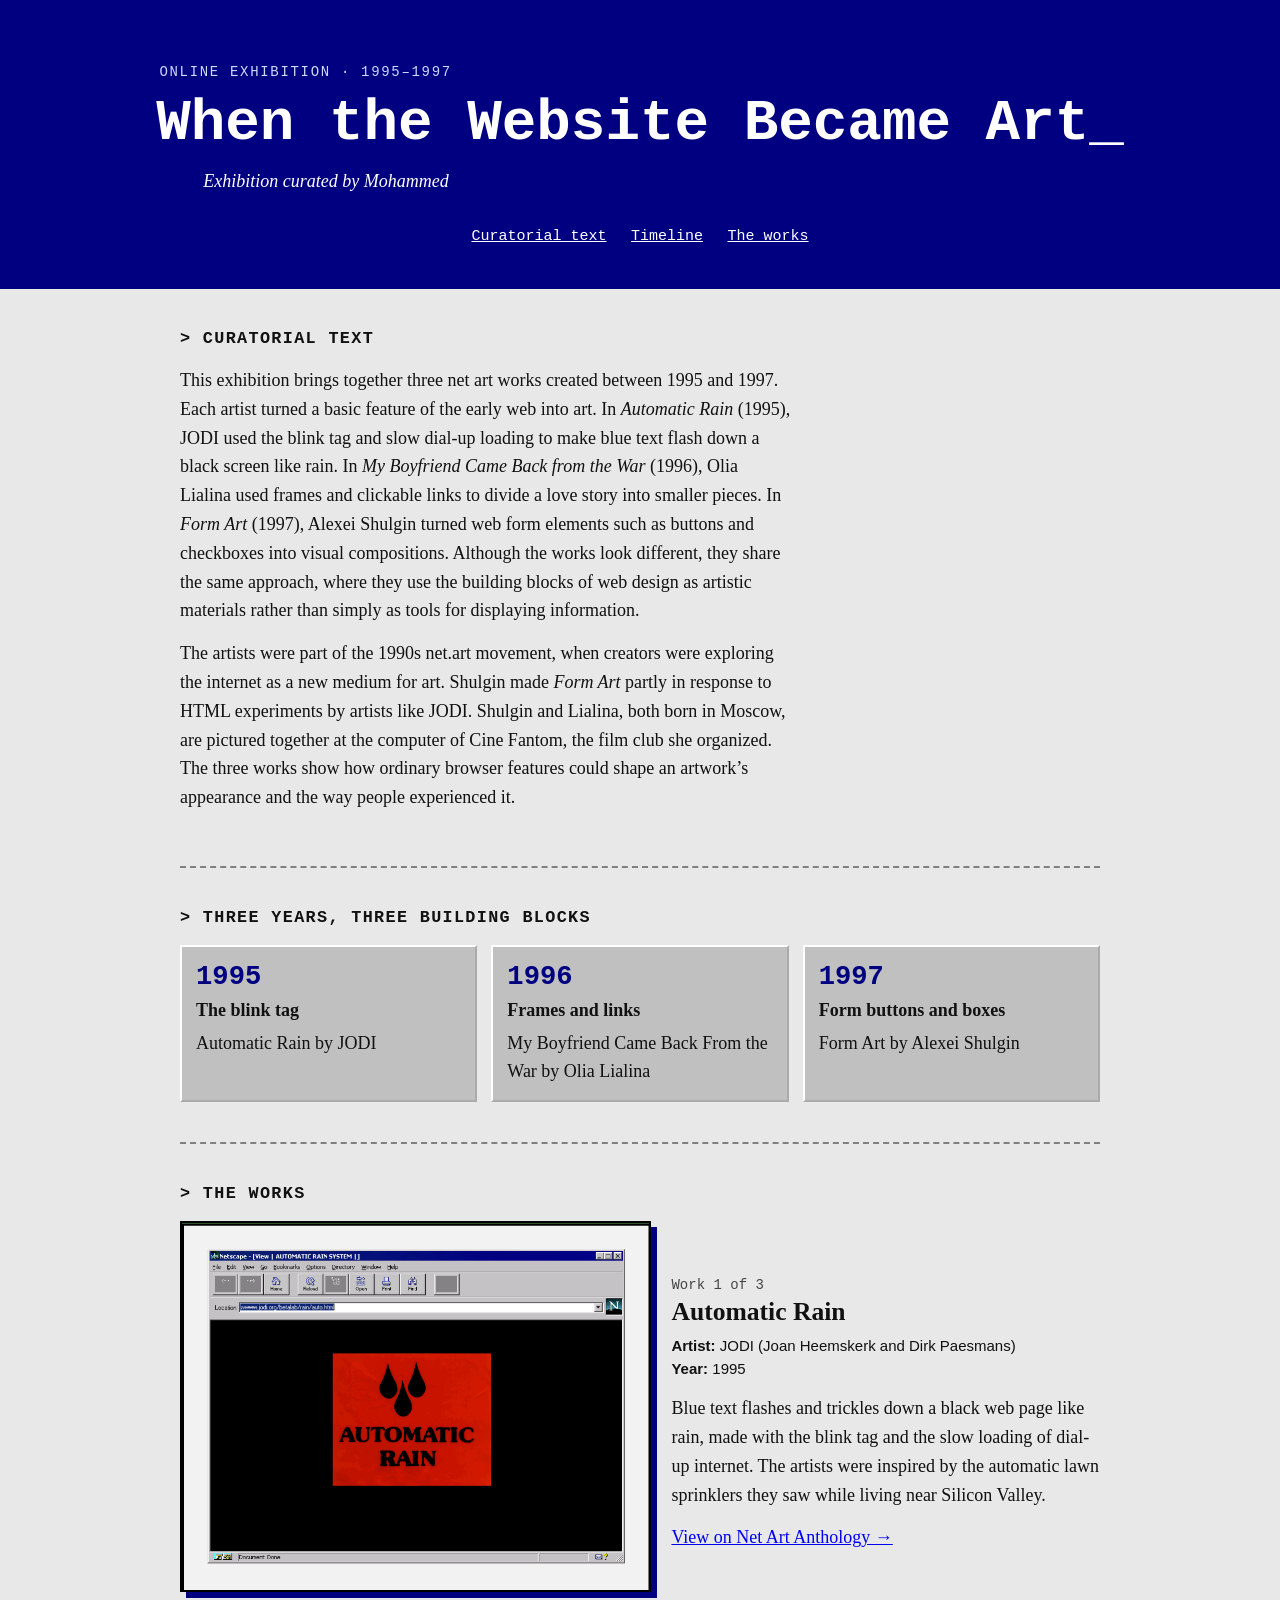
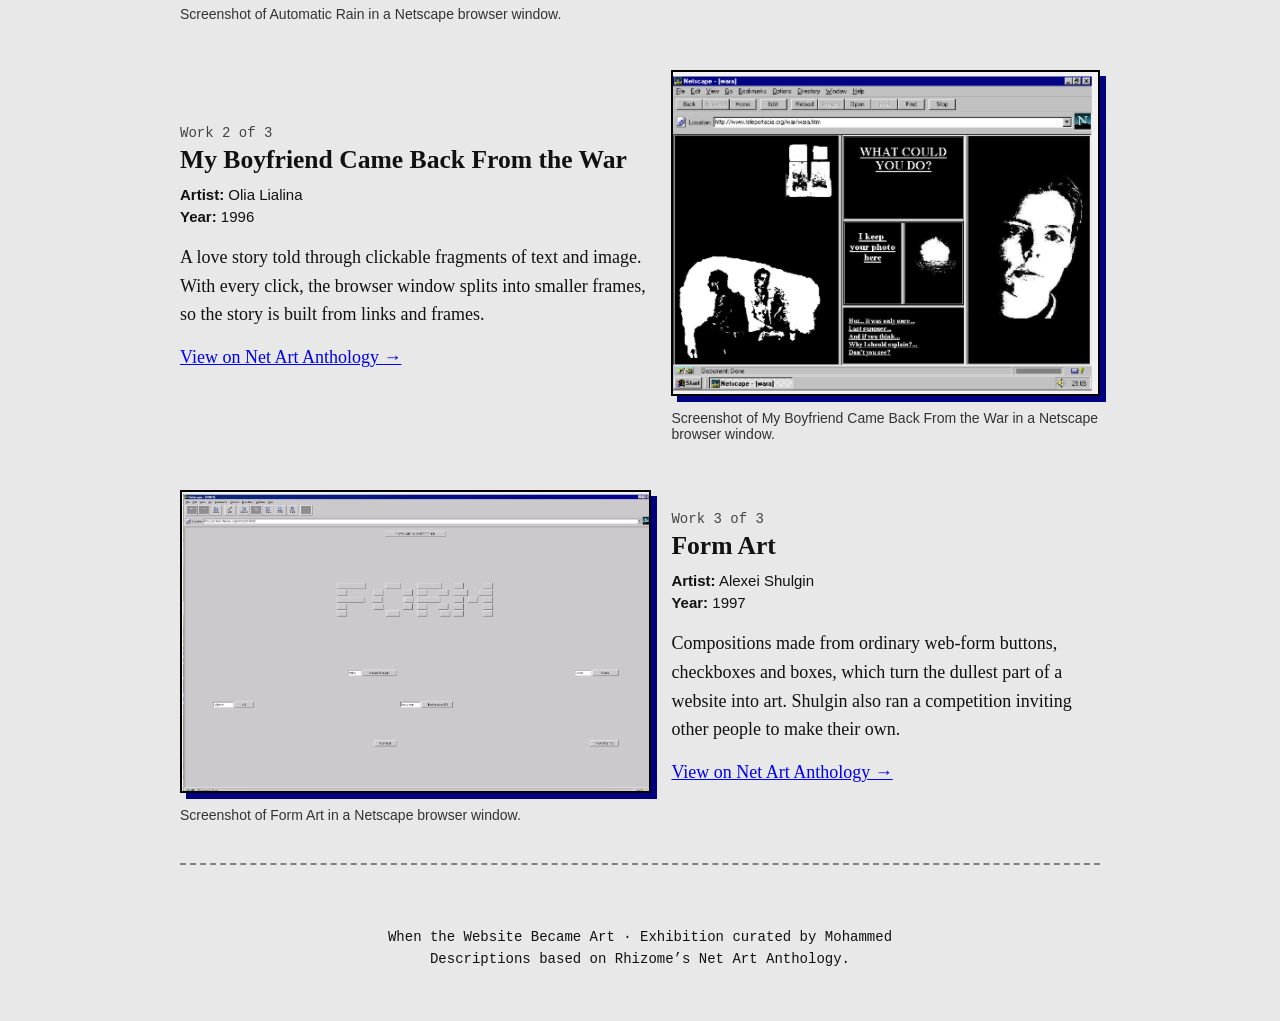
==== exhibition/index.html @ ef3c98f3 "Add files via upload" ====
<!DOCTYPE html>
<html lang="en">
<head>
<meta charset="utf-8">
<meta name="viewport" content="width=device-width, initial-scale=1">
<title>When the Website Became Art</title>
<link rel="stylesheet" href="css/style.css">
</head>
<body>

<header class="hero">
  <p class="label">Online exhibition &middot; 1995&ndash;1997</p>
  <h1>When the Website Became Art<span class="cursor" aria-hidden="true">_</span></h1>
  <p class="by">Exhibition curated by Mohammed</p>
  <nav aria-label="Exhibition sections">
    <a href="#text">Curatorial text</a>
    <a href="#timeline">Timeline</a>
    <a href="#works">The works</a>
  </nav>
</header>

<main>

  <section id="text">
    <h2>Curatorial text</h2>
    <p>This exhibition brings together three net art works created between 1995 and 1997. Each artist turned a basic feature of the early web into art. In <em>Automatic Rain</em> (1995), JODI used the blink tag and slow dial-up loading to make blue text flash down a black screen like rain. In <em>My Boyfriend Came Back from the War</em> (1996), Olia Lialina used frames and clickable links to divide a love story into smaller pieces. In <em>Form Art</em> (1997), Alexei Shulgin turned web form elements such as buttons and checkboxes into visual compositions. Although the works look different, they share the same approach, where they use the building blocks of web design as artistic materials rather than simply as tools for displaying information.</p>
    <p>The artists were part of the 1990s net.art movement, when creators were exploring the internet as a new medium for art. Shulgin made <em>Form Art</em> partly in response to HTML experiments by artists like JODI. Shulgin and Lialina, both born in Moscow, are pictured together at the computer of Cine Fantom, the film club she organized. The three works show how ordinary browser features could shape an artwork&rsquo;s appearance and the way people experienced it.</p>
  </section>

  <section id="timeline">
    <h2>Three years, three building blocks</h2>
    <ol class="timeline">
      <li><span class="year">1995</span><strong>The blink tag</strong><span>Automatic Rain by JODI</span></li>
      <li><span class="year">1996</span><strong>Frames and links</strong><span>My Boyfriend Came Back From the War by Olia Lialina</span></li>
      <li><span class="year">1997</span><strong>Form buttons and boxes</strong><span>Form Art by Alexei Shulgin</span></li>
    </ol>
  </section>

  <section id="works">
    <h2>The works</h2>

    <article class="work">
      <figure>
        <img src="img/work1.png" width="897" height="703" alt="Netscape window showing the words AUTOMATIC RAIN and three black raindrops on a red square against a black page">
        <figcaption>Screenshot of Automatic Rain in a Netscape browser window.</figcaption>
      </figure>
      <div class="info">
        <p class="count">Work 1 of 3</p>
        <h3>Automatic Rain</h3>
        <p class="meta"><strong>Artist:</strong> JODI (Joan Heemskerk and Dirk Paesmans)<br><strong>Year:</strong> 1995</p>
        <p>Blue text flashes and trickles down a black web page like rain, made with the blink tag and the slow loading of dial-up internet. The artists were inspired by the automatic lawn sprinklers they saw while living near Silicon Valley.</p>
        <p><a href="https://anthology.rhizome.org/automatic-rain" target="_blank" rel="noopener">View on Net Art Anthology &rarr;</a></p>
      </div>
    </article>

    <article class="work">
      <figure>
        <img src="img/work2.png" width="472" height="358" alt="Netscape window showing a black and white page split into frames, with a woman's face, two seated figures and a list of text links">
        <figcaption>Screenshot of My Boyfriend Came Back From the War in a Netscape browser window.</figcaption>
      </figure>
      <div class="info">
        <p class="count">Work 2 of 3</p>
        <h3>My Boyfriend Came Back From the War</h3>
        <p class="meta"><strong>Artist:</strong> Olia Lialina<br><strong>Year:</strong> 1996</p>
        <p>A love story told through clickable fragments of text and image. With every click, the browser window splits into smaller frames, so the story is built from links and frames.</p>
        <p><a href="https://anthology.rhizome.org/my-boyfriend-came-back-from-the-war" target="_blank" rel="noopener">View on Net Art Anthology &rarr;</a></p>
      </div>
    </article>

    <article class="work">
      <figure>
        <img src="img/work3.png" width="799" height="511" alt="Netscape window showing the word FORM spelled out in grey form buttons on a grey page">
        <figcaption>Screenshot of Form Art in a Netscape browser window.</figcaption>
      </figure>
      <div class="info">
        <p class="count">Work 3 of 3</p>
        <h3>Form Art</h3>
        <p class="meta"><strong>Artist:</strong> Alexei Shulgin<br><strong>Year:</strong> 1997</p>
        <p>Compositions made from ordinary web-form buttons, checkboxes and boxes, which turn the dullest part of a website into art. Shulgin also ran a competition inviting other people to make their own.</p>
        <p><a href="https://anthology.rhizome.org/form-art" target="_blank" rel="noopener">View on Net Art Anthology &rarr;</a></p>
      </div>
    </article>
  </section>

</main>

<footer>
  <p>When the Website Became Art &middot; Exhibition curated by Mohammed</p>
  <p>Descriptions based on Rhizome&rsquo;s Net Art Anthology.</p>
</footer>

</body>
</html>
---- exhibition/css/style.css ----
/* Simple early-web look: Netscape grey and blue, Courier labels, blinking cursor. */

:root {
  --bg: #e8e8e8;
  --ink: #111;
  --navy: #000080;
  --grey: #c0c0c0;
  --line: #808080;
  --link: #0000ee;
}

* { box-sizing: border-box; }

body {
  margin: 0;
  background: var(--bg);
  color: var(--ink);
  font: 18px/1.6 Georgia, "Times New Roman", serif;
}

/* Top banner */
.hero {
  background: var(--navy);
  color: #fff;
  text-align: center;
  padding: 64px 20px 40px;
}

.label {
  font: 14px "Courier New", monospace;
  letter-spacing: 0.12em;
  text-transform: uppercase;
  color: #cfd8ff;
  margin: 0 0 12px;
}

h1 {
  font: bold clamp(2rem, 7vw, 3.6rem) / 1.1 "Courier New", monospace;
  margin: 0 0 12px;
}

.by { font-style: italic; margin: 0 0 24px; }

.hero nav a {
  color: #fff;
  margin: 0 10px;
  font: 15px "Courier New", monospace;
}

.cursor { animation: blink 1s steps(1) infinite; }
@keyframes blink { 50% { opacity: 0; } }

/* Page body */
main { max-width: 960px; margin: 0 auto; padding: 0 20px 40px; }

section { padding: 40px 0; border-bottom: 2px dashed var(--line); }

h2 {
  font: bold 1.05rem "Courier New", monospace;
  text-transform: uppercase;
  letter-spacing: 0.08em;
  margin: 0 0 18px;
}
h2::before { content: "> "; }

p { margin: 0 0 14px; max-width: 68ch; }

a { color: var(--link); }
a:focus-visible { outline: 3px solid var(--navy); outline-offset: 2px; }

/* Timeline boxes */
.timeline {
  list-style: none;
  padding: 0;
  margin: 0;
  display: grid;
  grid-template-columns: repeat(auto-fit, minmax(220px, 1fr));
  gap: 14px;
}

.timeline li {
  background: var(--grey);
  border: 2px outset #fff;
  padding: 14px;
  display: flex;
  flex-direction: column;
  gap: 4px;
}

.year { font: bold 1.7rem "Courier New", monospace; color: var(--navy); }

/* Works */
.work { display: grid; gap: 20px; margin-bottom: 48px; }
.work:last-child { margin-bottom: 0; }

figure { margin: 0; }

.work img {
  display: block;
  width: 100%;
  height: auto;
  border: 2px solid #000;
  box-shadow: 6px 6px 0 var(--navy);
}

figcaption { font: 14px Arial, Helvetica, sans-serif; color: #333; margin-top: 14px; }

.count { font: 14px "Courier New", monospace; color: #444; margin: 0 0 4px; }

h3 { font-size: 1.6rem; line-height: 1.2; margin: 0 0 8px; }

.meta { font: 15px/1.5 Arial, Helvetica, sans-serif; }

@media (min-width: 800px) {
  .work { grid-template-columns: 1.1fr 1fr; align-items: center; }
  .work:nth-of-type(even) figure { order: 2; }
}

/* Footer */
footer {
  text-align: center;
  font: 14px "Courier New", monospace;
  padding: 24px 20px 48px;
}
footer p { margin: 0 auto 6px; }

@media (prefers-reduced-motion: reduce) {
  .cursor { animation: none; }
}
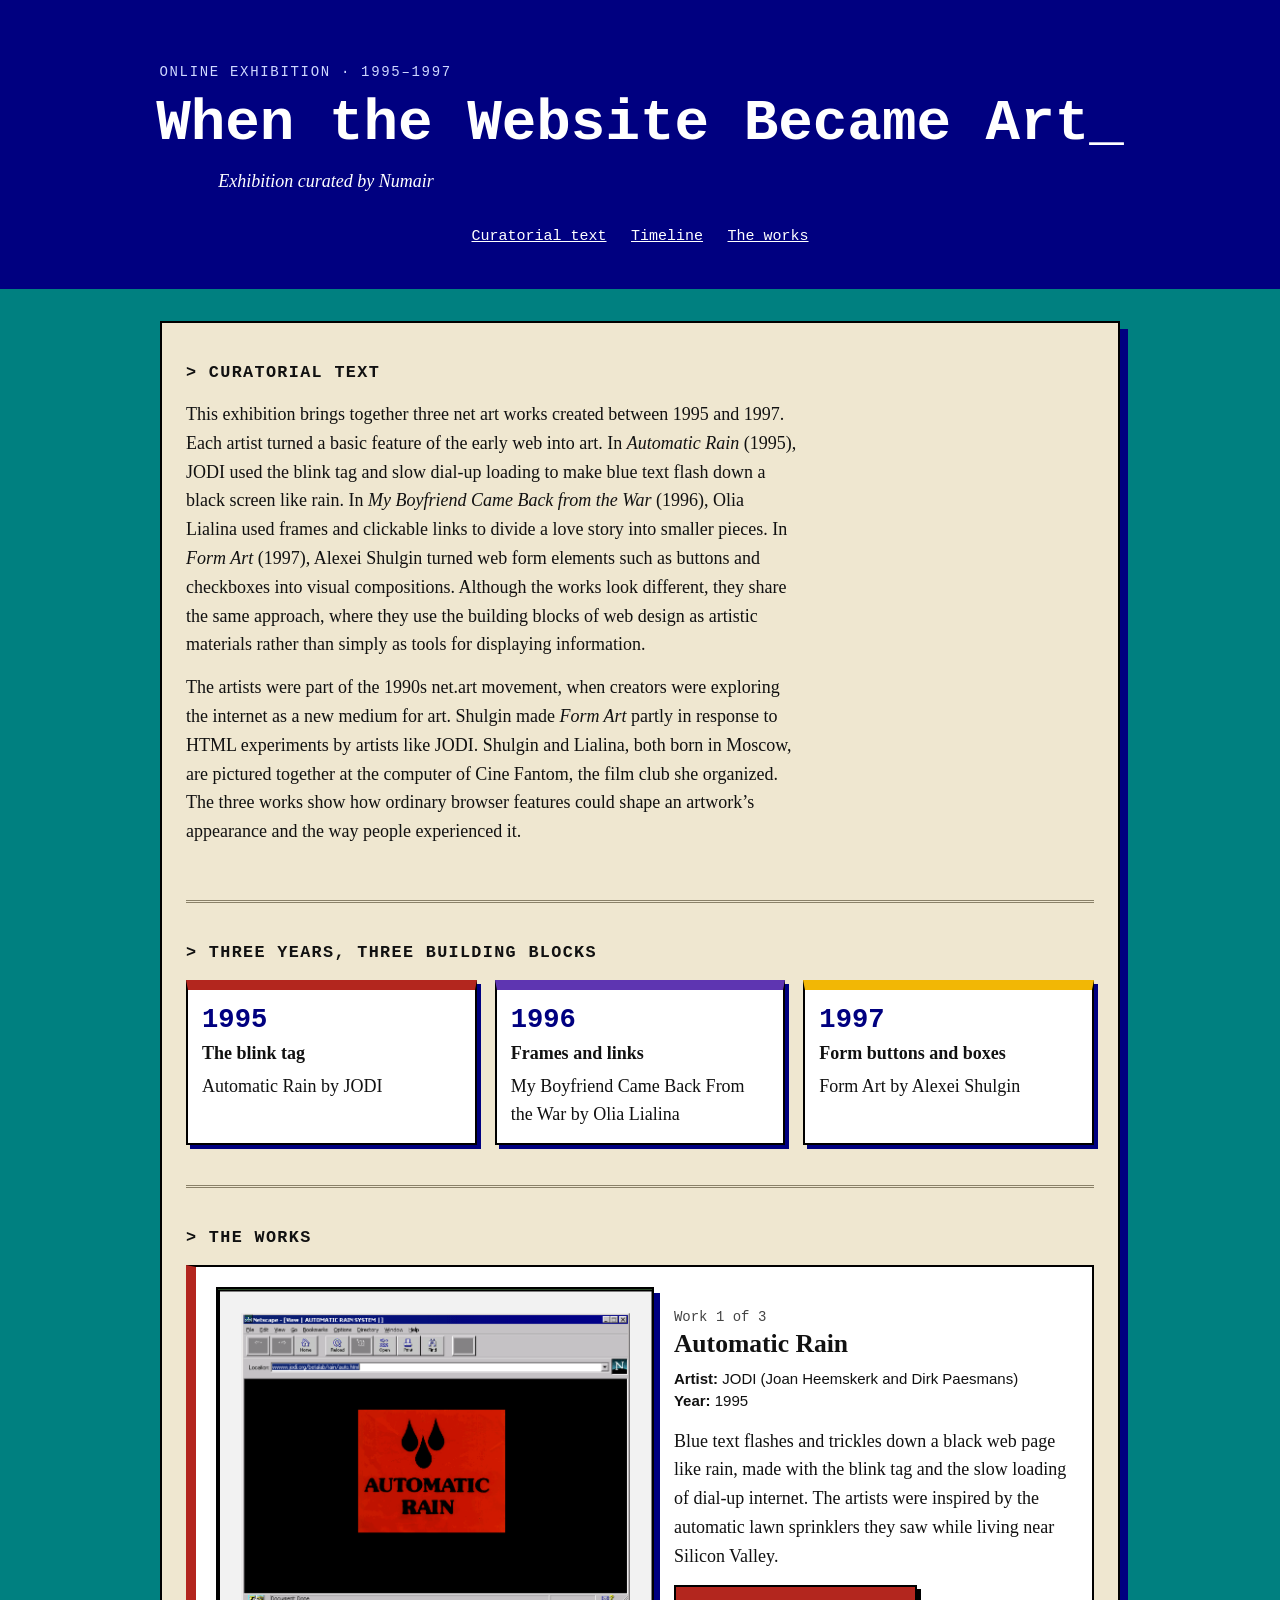
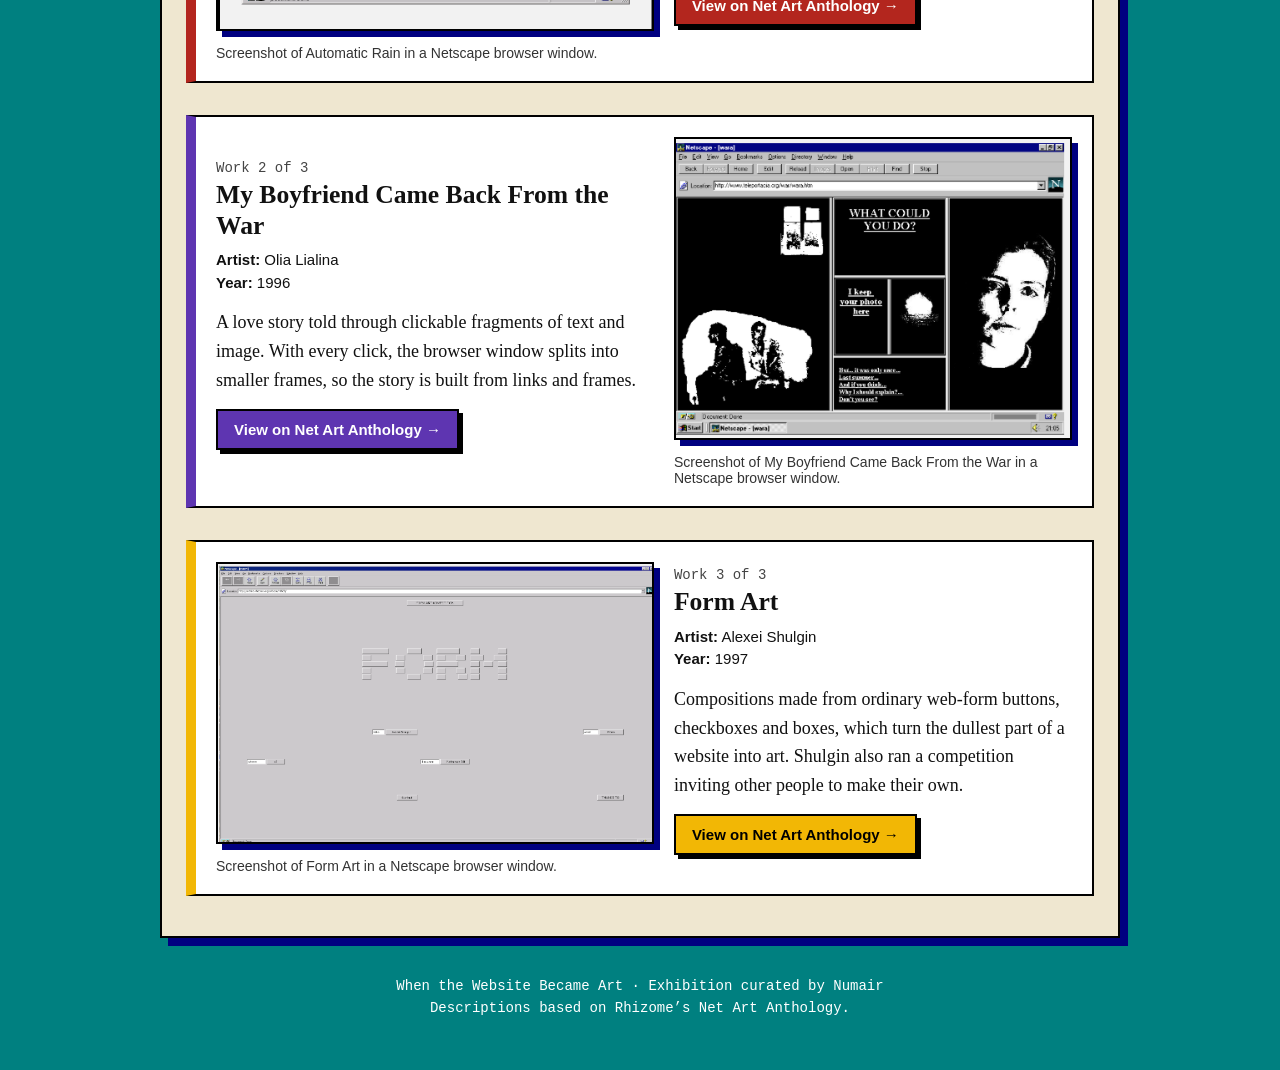
==== commit 1570277f: "Add files via upload" ====
--- a/exhibition/index.html
+++ b/exhibition/index.html
@@ -11,7 +11,7 @@
 <header class="hero">
   <p class="label">Online exhibition &middot; 1995&ndash;1997</p>
   <h1>When the Website Became Art<span class="cursor" aria-hidden="true">_</span></h1>
-  <p class="by">Exhibition curated by Mohammed</p>
+  <p class="by">Exhibition curated by Numair</p>
   <nav aria-label="Exhibition sections">
     <a href="#text">Curatorial text</a>
     <a href="#timeline">Timeline</a>
@@ -85,7 +85,7 @@
 </main>
 
 <footer>
-  <p>When the Website Became Art &middot; Exhibition curated by Mohammed</p>
+  <p>When the Website Became Art &middot; Exhibition curated by Numair</p>
   <p>Descriptions based on Rhizome&rsquo;s Net Art Anthology.</p>
 </footer>
 
--- a/exhibition/css/style.css
+++ b/exhibition/css/style.css
@@ -1,19 +1,19 @@
-/* Simple early-web look: Netscape grey and blue, Courier labels, blinking cursor. */
+/* Simple early-web look: teal desktop, cream panel, white boxes, navy banner.
+   Each work has its own accent color, used for its square link button. */
 
 :root {
-  --bg: #e8e8e8;
+  --desktop: #008080;
+  --panel: #efe7d0;
   --ink: #111;
   --navy: #000080;
-  --grey: #c0c0c0;
-  --line: #808080;
-  --link: #0000ee;
+  --line: #8a8168;
 }
 
 * { box-sizing: border-box; }
 
 body {
   margin: 0;
-  background: var(--bg);
+  background: var(--desktop);
   color: var(--ink);
   font: 18px/1.6 Georgia, "Times New Roman", serif;
 }
@@ -50,10 +50,18 @@
 .cursor { animation: blink 1s steps(1) infinite; }
 @keyframes blink { 50% { opacity: 0; } }
 
-/* Page body */
-main { max-width: 960px; margin: 0 auto; padding: 0 20px 40px; }
+/* Cream panel that holds the page content */
+main {
+  max-width: 960px;
+  margin: 32px auto;
+  padding: 0 24px;
+  background: var(--panel);
+  border: 2px solid #000;
+  box-shadow: 8px 8px 0 var(--navy);
+}
 
-section { padding: 40px 0; border-bottom: 2px dashed var(--line); }
+section { padding: 40px 0; border-bottom: 3px double var(--line); }
+section:last-child { border-bottom: 0; }
 
 h2 {
   font: bold 1.05rem "Courier New", monospace;
@@ -65,8 +73,12 @@
 
 p { margin: 0 0 14px; max-width: 68ch; }
 
-a { color: var(--link); }
-a:focus-visible { outline: 3px solid var(--navy); outline-offset: 2px; }
+a:focus-visible { outline: 3px solid var(--navy); outline-offset: 3px; }
+
+/* One accent color per work (also used on the timeline boxes) */
+.work:nth-of-type(1), .timeline li:nth-child(1) { --accent: #b3261e; --accent-text: #fff; }
+.work:nth-of-type(2), .timeline li:nth-child(2) { --accent: #5e35b1; --accent-text: #fff; }
+.work:nth-of-type(3), .timeline li:nth-child(3) { --accent: #f2b705; --accent-text: #000; }
 
 /* Timeline boxes */
 .timeline {
@@ -75,12 +87,14 @@
   margin: 0;
   display: grid;
   grid-template-columns: repeat(auto-fit, minmax(220px, 1fr));
-  gap: 14px;
+  gap: 18px;
 }
 
 .timeline li {
-  background: var(--grey);
-  border: 2px outset #fff;
+  background: #fff;
+  border: 2px solid #000;
+  border-top: 10px solid var(--accent);
+  box-shadow: 4px 4px 0 var(--navy);
   padding: 14px;
   display: flex;
   flex-direction: column;
@@ -89,8 +103,16 @@
 
 .year { font: bold 1.7rem "Courier New", monospace; color: var(--navy); }
 
-/* Works */
-.work { display: grid; gap: 20px; margin-bottom: 48px; }
+/* Works: each one sits in its own white box */
+.work {
+  display: grid;
+  gap: 20px;
+  background: #fff;
+  border: 2px solid #000;
+  border-left: 10px solid var(--accent);
+  padding: 20px;
+  margin-bottom: 32px;
+}
 .work:last-child { margin-bottom: 0; }
 
 figure { margin: 0; }
@@ -111,6 +133,24 @@
 
 .meta { font: 15px/1.5 Arial, Helvetica, sans-serif; }
 
+/* Square link button in the work's own color */
+.info a,
+.info a:visited {
+  display: inline-block;
+  background: var(--accent);
+  color: var(--accent-text);
+  border: 2px solid #000;
+  box-shadow: 4px 4px 0 #000;
+  padding: 10px 16px;
+  font: bold 15px Arial, Helvetica, sans-serif;
+  text-decoration: none;
+}
+
+.info a:hover {
+  transform: translate(2px, 2px);
+  box-shadow: 2px 2px 0 #000;
+}
+
 @media (min-width: 800px) {
   .work { grid-template-columns: 1.1fr 1fr; align-items: center; }
   .work:nth-of-type(even) figure { order: 2; }
@@ -119,11 +159,13 @@
 /* Footer */
 footer {
   text-align: center;
+  color: #fff;
   font: 14px "Courier New", monospace;
-  padding: 24px 20px 48px;
+  padding: 8px 20px 48px;
 }
 footer p { margin: 0 auto 6px; }
 
 @media (prefers-reduced-motion: reduce) {
   .cursor { animation: none; }
-}
+  .info a:hover { transform: none; }
+}
